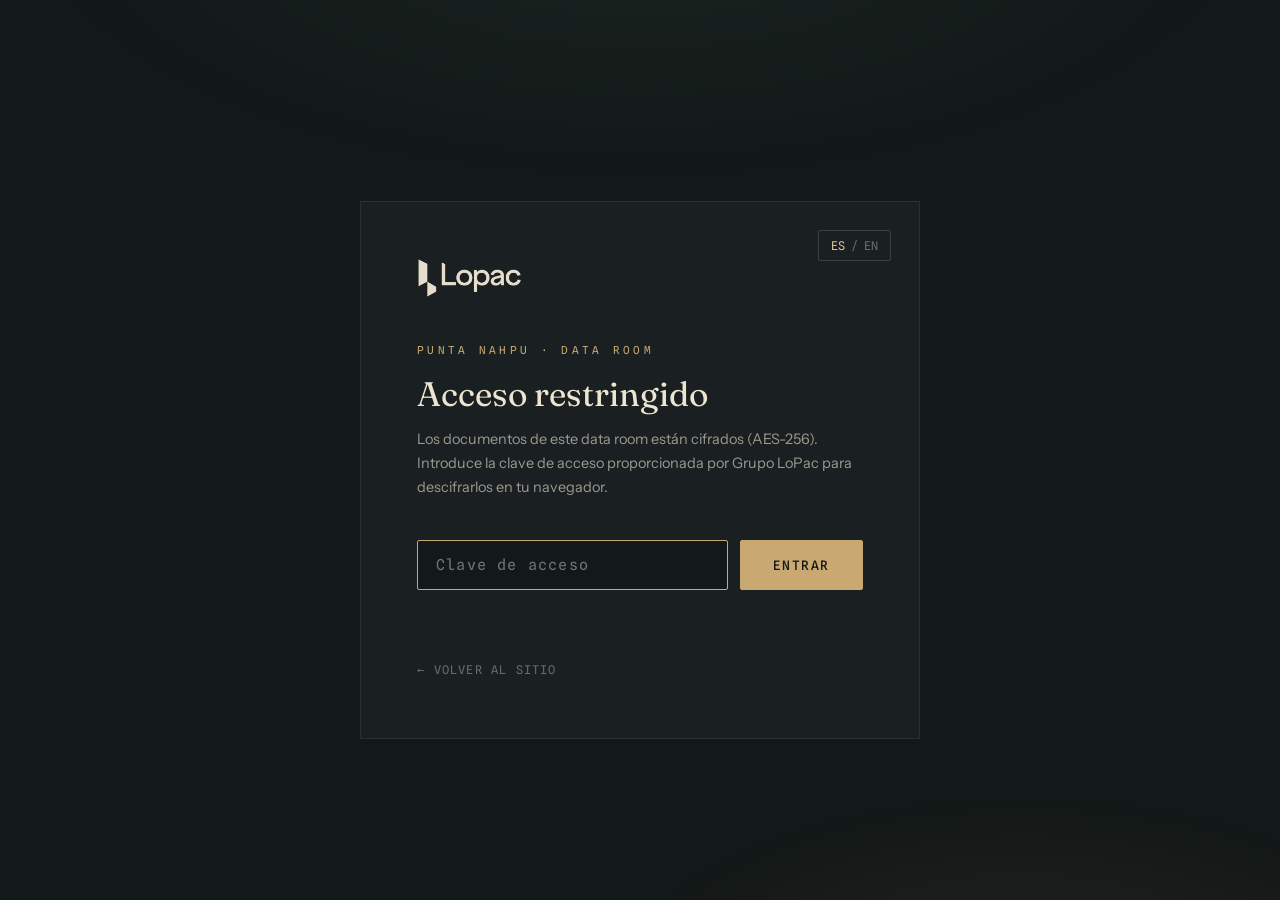
==== dataroom.html @ 8451c017 "Spanish default, Lopac brand refit, encrypted data room - Spanish is now the default language (EN vi" ====
<!DOCTYPE html>
<html lang="es">
<head>
<meta charset="UTF-8">
<meta name="viewport" content="width=device-width, initial-scale=1.0">
<title>Data Room — Punta Nahpu</title>
<meta name="robots" content="noindex, nofollow">
<link rel="icon" type="image/png" href="assets/logo.png">
<link rel="preconnect" href="https://fonts.googleapis.com">
<link rel="preconnect" href="https://fonts.gstatic.com" crossorigin>
<link href="https://fonts.googleapis.com/css2?family=Fraunces:opsz,wght@9..144,300;9..144,400;9..144,500&family=Instrument+Sans:wght@400;500;600&family=Spline+Sans+Mono:wght@400;500;600&display=swap" rel="stylesheet">
<link rel="stylesheet" href="css/styles.css">
<style>
  .dr-wrap {
    min-height: 100vh;
    display: flex;
    flex-direction: column;
    align-items: center;
    justify-content: center;
    padding: 120px 24px 80px;
    position: relative;
  }
  .dr-bg {
    position: fixed; inset: 0;
    background:
      radial-gradient(ellipse 80% 50% at 50% -10%, rgba(77, 150, 112, 0.10), transparent 60%),
      radial-gradient(ellipse 60% 40% at 80% 110%, rgba(200, 169, 110, 0.07), transparent 55%);
    pointer-events: none;
  }
  .dr-card {
    position: relative;
    width: 100%;
    max-width: 560px;
    background: var(--ink-3);
    border: 1px solid var(--line);
    padding: 56px;
  }
  .dr-logo { height: 40px; margin-bottom: 36px; }
  .dr-eyebrow {
    font-family: var(--font-mono);
    font-size: 11px;
    letter-spacing: 0.3em;
    text-transform: uppercase;
    color: var(--gold);
    margin-bottom: 16px;
  }
  .dr-title {
    font-family: var(--font-display);
    font-size: 34px;
    font-weight: 400;
    margin-bottom: 14px;
    line-height: 1.15;
  }
  .dr-sub { font-size: 14.5px; color: var(--cream-dim); line-height: 1.65; margin-bottom: 40px; }
  .dr-field { display: flex; gap: 12px; margin-bottom: 16px; }
  .dr-input {
    flex: 1;
    background: var(--ink);
    border: 1px solid var(--line-strong);
    border-radius: var(--radius);
    padding: 15px 18px;
    color: var(--cream);
    font-family: var(--font-mono);
    font-size: 15px;
    letter-spacing: 0.08em;
    outline: none;
    transition: border-color 0.25s;
  }
  .dr-input:focus { border-color: var(--gold); }
  .dr-error {
    font-family: var(--font-mono);
    font-size: 12.5px;
    color: var(--red-soft);
    margin-top: 14px;
    min-height: 18px;
  }
  .dr-status {
    font-family: var(--font-mono);
    font-size: 12.5px;
    color: var(--cream-faint);
    margin-top: 14px;
    min-height: 18px;
  }
  .dr-files { display: none; flex-direction: column; border: 1px solid var(--line); margin-top: 8px; }
  .dr-file {
    display: flex;
    justify-content: space-between;
    align-items: center;
    gap: 20px;
    padding: 20px 24px;
    border-bottom: 1px solid var(--line);
    transition: background 0.25s;
  }
  .dr-file:last-child { border-bottom: none; }
  .dr-file:hover { background: rgba(237, 228, 210, 0.03); }
  .dr-file-name { font-size: 14px; color: var(--cream-dim); line-height: 1.4; }
  .dr-file-size { font-family: var(--font-mono); font-size: 11px; color: var(--cream-faint); margin-top: 3px; }
  .dr-dl {
    flex-shrink: 0;
    font-family: var(--font-mono);
    font-size: 11px;
    letter-spacing: 0.1em;
    text-transform: uppercase;
    color: var(--gold-bright);
    background: none;
    border: 1px solid var(--gold-dim);
    border-radius: var(--radius);
    padding: 10px 18px;
    cursor: pointer;
    transition: all 0.25s;
  }
  .dr-dl:hover { background: var(--gold); color: var(--ink); border-color: var(--gold); }
  .dr-dl:disabled { opacity: 0.4; cursor: wait; }
  .dr-back {
    display: inline-block;
    margin-top: 36px;
    font-family: var(--font-mono);
    font-size: 12px;
    letter-spacing: 0.1em;
    text-transform: uppercase;
    color: var(--cream-faint);
    text-decoration: none;
    transition: color 0.25s;
  }
  .dr-back:hover { color: var(--gold-bright); }
  .dr-lang {
    position: absolute;
    top: 28px; right: 28px;
  }
</style>
</head>
<body>
<div class="dr-bg"></div>
<div class="dr-wrap">
  <div class="dr-card">
    <button class="lang-toggle dr-lang" id="langToggle" aria-label="Cambiar idioma">
      <span class="lang-opt" data-lang="es">ES</span>
      <span class="lang-sep">/</span>
      <span class="lang-opt" data-lang="en">EN</span>
    </button>
    <img src="assets/logo-mark.png" alt="Lopac" class="dr-logo">
    <p class="dr-eyebrow">Punta Nahpu · Data Room</p>

    <!-- Gate -->
    <div id="gate">
      <h1 class="dr-title" data-dr="gate_title">Acceso restringido</h1>
      <p class="dr-sub" data-dr="gate_sub">Los documentos de este data room están cifrados (AES-256). Introduce la clave de acceso proporcionada por Grupo LoPac para descifrarlos en tu navegador.</p>
      <div class="dr-field">
        <input type="password" class="dr-input" id="pwInput" placeholder="Clave de acceso" autocomplete="off" autofocus>
        <button class="btn btn-gold" id="pwSubmit" data-dr="gate_btn">Entrar</button>
      </div>
      <p class="dr-error" id="pwError"></p>
    </div>

    <!-- Files (shown after unlock) -->
    <div id="room" style="display:none">
      <h1 class="dr-title" data-dr="room_title">Documentación del proyecto</h1>
      <p class="dr-sub" data-dr="room_sub">Los archivos se descifran localmente en tu navegador al descargarlos. Material confidencial — no redistribuir.</p>
      <div class="dr-files" id="fileList"></div>
      <p class="dr-status" id="dlStatus"></p>
    </div>

    <a href="index.html" class="dr-back" data-dr="back">← Volver al sitio</a>
  </div>
</div>

<script>
/* ============ i18n (minimal, Spanish default) ============ */
const DR_I18N = {
  es: {
    gate_title: "Acceso restringido",
    gate_sub: "Los documentos de este data room están cifrados (AES-256). Introduce la clave de acceso proporcionada por Grupo LoPac para descifrarlos en tu navegador.",
    gate_btn: "Entrar",
    room_title: "Documentación del proyecto",
    room_sub: "Los archivos se descifran localmente en tu navegador al descargarlos. Material confidencial — no redistribuir.",
    back: "← Volver al sitio",
    wrong: "Clave incorrecta. Verifica e intenta de nuevo.",
    deriving: "Verificando clave…",
    download: "Descargar",
    downloading: "Descifrando…",
    title_attr: "Data Room — Punta Nahpu",
    error_fetch: "Error al cargar los archivos. Recarga la página."
  },
  en: {
    gate_title: "Restricted access",
    gate_sub: "The documents in this data room are encrypted (AES-256). Enter the access key provided by Grupo LoPac to decrypt them in your browser.",
    gate_btn: "Enter",
    room_title: "Project documentation",
    room_sub: "Files are decrypted locally in your browser when downloaded. Confidential material — do not redistribute.",
    back: "← Back to site",
    wrong: "Incorrect key. Please check and try again.",
    deriving: "Verifying key…",
    download: "Download",
    downloading: "Decrypting…",
    title_attr: "Data Room — Punta Nahpu",
    error_fetch: "Error loading files. Please reload the page."
  }
};
let drLang = localStorage.getItem("nahpu_lang") || "es";
const dt = k => (DR_I18N[drLang] && DR_I18N[drLang][k]) || DR_I18N.es[k];

function applyDrLang() {
  document.documentElement.lang = drLang;
  document.querySelectorAll("[data-dr]").forEach(el => { el.textContent = dt(el.getAttribute("data-dr")); });
  document.querySelectorAll(".lang-opt").forEach(o => o.classList.toggle("active", o.dataset.lang === drLang));
  document.getElementById("pwInput").placeholder = drLang === "es" ? "Clave de acceso" : "Access key";
}

document.getElementById("langToggle").addEventListener("click", () => {
  drLang = drLang === "es" ? "en" : "es";
  localStorage.setItem("nahpu_lang", drLang);
  applyDrLang();
  if (unlocked) renderFiles();
});

/* ============ Crypto ============ */
const PBKDF2_ITERATIONS = 600000;
let cryptoKey = null;
let manifest = null;
let unlocked = false;

async function deriveKey(password, salt) {
  const enc = new TextEncoder();
  const keyMaterial = await crypto.subtle.importKey("raw", enc.encode(password), "PBKDF2", false, ["deriveKey"]);
  return crypto.subtle.deriveKey(
    { name: "PBKDF2", salt, iterations: PBKDF2_ITERATIONS, hash: "SHA-256" },
    keyMaterial,
    { name: "AES-GCM", length: 256 },
    false,
    ["decrypt"]
  );
}

async function decryptBlob(key, data) {
  const iv = data.slice(0, 12);
  const ciphertext = data.slice(12);
  return crypto.subtle.decrypt({ name: "AES-GCM", iv: new Uint8Array(iv) }, key, ciphertext);
}

async function tryUnlock() {
  const pw = document.getElementById("pwInput").value;
  const errEl = document.getElementById("pwError");
  const btn = document.getElementById("pwSubmit");
  if (!pw) return;
  errEl.textContent = dt("deriving");
  errEl.style.color = "var(--cream-faint)";
  btn.disabled = true;

  try {
    const [saltBuf, manifestBuf] = await Promise.all([
      fetch("dataroom/salt.bin").then(r => r.arrayBuffer()),
      fetch("dataroom/manifest.enc").then(r => r.arrayBuffer())
    ]);
    const key = await deriveKey(pw, new Uint8Array(saltBuf));
    // Decrypting the manifest IS the password check — AES-GCM auth fails on wrong key
    const manifestData = await decryptBlob(key, manifestBuf);
    manifest = JSON.parse(new TextDecoder().decode(manifestData));
    cryptoKey = key;
    unlocked = true;
    sessionStorage.setItem("nahpu_dr", pw);  // re-unlock within the session
    showRoom();
  } catch (e) {
    errEl.textContent = dt("wrong");
    errEl.style.color = "var(--red-soft)";
  } finally {
    btn.disabled = false;
  }
}

function showRoom() {
  document.getElementById("gate").style.display = "none";
  document.getElementById("room").style.display = "block";
  renderFiles();
}

function renderFiles() {
  const list = document.getElementById("fileList");
  list.style.display = "flex";
  list.innerHTML = "";
  manifest.forEach((f, i) => {
    const row = document.createElement("div");
    row.className = "dr-file";
    const nameKey = drLang === "es" ? "name_es" : "name_en";
    row.innerHTML = `
      <div>
        <div class="dr-file-name">${f[nameKey]}</div>
        <div class="dr-file-size">${(f.size / 1024).toFixed(0)} KB</div>
      </div>
      <button class="dr-dl" data-idx="${i}">${dt("download")}</button>
    `;
    list.appendChild(row);
  });
  list.querySelectorAll(".dr-dl").forEach(btn => {
    btn.addEventListener("click", () => downloadFile(Number(btn.dataset.idx), btn));
  });
}

async function downloadFile(idx, btn) {
  const f = manifest[idx];
  const orig = btn.textContent;
  btn.textContent = dt("downloading");
  btn.disabled = true;
  try {
    const encData = await fetch("dataroom/" + f.blob).then(r => r.arrayBuffer());
    const plain = await decryptBlob(cryptoKey, encData);
    const blob = new Blob([plain]);
    const url = URL.createObjectURL(blob);
    const a = document.createElement("a");
    a.href = url;
    a.download = f.filename;
    a.click();
    setTimeout(() => URL.revokeObjectURL(url), 5000);
  } catch (e) {
    document.getElementById("dlStatus").textContent = dt("error_fetch");
  } finally {
    btn.textContent = orig;
    btn.disabled = false;
  }
}

document.getElementById("pwSubmit").addEventListener("click", tryUnlock);
document.getElementById("pwInput").addEventListener("keydown", e => { if (e.key === "Enter") tryUnlock(); });

applyDrLang();

// Auto-unlock if already authenticated this session
(async () => {
  const saved = sessionStorage.getItem("nahpu_dr");
  if (saved) {
    document.getElementById("pwInput").value = saved;
    await tryUnlock();
    document.getElementById("pwInput").value = "";
  }
})();
</script>
</body>
</html>
---- css/styles.css ----
/* ============================================================
   PUNTA NAHPU — Investor Pitch
   Luxury editorial dark system: jungle charcoal / cream / champagne
   ============================================================ */

:root {
  /* Palette derived from the Lopac logo: bg #1a2021, wordmark #ede4d2 */
  --ink: #131818;            /* page background — Lopac teal-charcoal, deepened */
  --ink-2: #171d1d;          /* raised surface */
  --ink-3: #1a2021;          /* card surface — EXACT logo background */
  --line: rgba(237, 228, 210, 0.08);
  --line-strong: rgba(237, 228, 210, 0.16);
  --cream: #ede4d2;          /* primary text — EXACT logo wordmark cream */
  --cream-dim: rgba(237, 228, 210, 0.62);
  --cream-faint: rgba(237, 228, 210, 0.38);
  --gold: #c9a872;           /* champagne gold accent (warmed to logo cream) */
  --gold-bright: #ddc193;
  --gold-dim: rgba(201, 168, 114, 0.35);
  --emerald: #4d9670;        /* caribbean emerald */
  --emerald-bright: #6fc294;
  --red-soft: #c97a6e;       /* risk / negative */

  --font-display: "Fraunces", Georgia, serif;
  --font-body: "Instrument Sans", -apple-system, sans-serif;
  --font-mono: "Spline Sans Mono", "SF Mono", monospace;

  --container: 1200px;
  --radius: 2px;
}

* { margin: 0; padding: 0; box-sizing: border-box; }

html { scroll-behavior: smooth; scroll-padding-top: 90px; }

body {
  background: var(--ink);
  color: var(--cream);
  font-family: var(--font-body);
  font-size: 16px;
  line-height: 1.6;
  -webkit-font-smoothing: antialiased;
  overflow-x: hidden;
}

.mono { font-family: var(--font-mono); }

.container {
  max-width: var(--container);
  margin: 0 auto;
  padding: 0 32px;
}

::selection { background: var(--gold); color: var(--ink); }

/* ============ BUTTONS ============ */
.btn {
  display: inline-block;
  padding: 14px 32px;
  font-family: var(--font-mono);
  font-size: 13px;
  font-weight: 500;
  letter-spacing: 0.12em;
  text-transform: uppercase;
  text-decoration: none;
  border: 1px solid transparent;
  border-radius: var(--radius);
  cursor: pointer;
  transition: all 0.3s cubic-bezier(0.25, 0.46, 0.45, 0.94);
}
.btn-gold {
  background: var(--gold);
  color: #131818;
  border-color: var(--gold);
}
.btn-gold:hover {
  background: var(--gold-bright);
  border-color: var(--gold-bright);
  transform: translateY(-2px);
  box-shadow: 0 12px 40px -8px rgba(200, 169, 110, 0.4);
}
.btn-ghost {
  background: transparent;
  color: var(--cream);
  border-color: var(--line-strong);
}
.btn-ghost:hover {
  border-color: var(--gold);
  color: var(--gold-bright);
}
.btn-sm { padding: 10px 22px; font-size: 12px; }
.btn-lg { padding: 18px 44px; font-size: 14px; }
.btn-block { display: block; width: 100%; text-align: center; }

/* ============ NAV ============ */
.nav {
  position: fixed;
  top: 0; left: 0; right: 0;
  z-index: 100;
  background: rgba(19, 24, 24, 0);
  border-bottom: 1px solid transparent;
  transition: background 0.4s ease, border-color 0.4s ease;
}
.nav.scrolled {
  background: rgba(19, 24, 24, 0.92);
  backdrop-filter: blur(16px);
  -webkit-backdrop-filter: blur(16px);
  border-bottom-color: var(--line);
}
.nav-inner {
  max-width: 1360px;
  margin: 0 auto;
  padding: 0 32px;
  height: 76px;
  display: flex;
  align-items: center;
  justify-content: space-between;
  gap: 24px;
}
.nav-brand { text-decoration: none; display: flex; align-items: center; gap: 16px; }
.nav-logo {
  height: 30px;
  width: auto;
  }
.nav-brand-text {
  display: flex;
  flex-direction: column;
  line-height: 1.2;
  padding-left: 16px;
  border-left: 1px solid var(--line-strong);
}
.brand-mark {
  font-family: var(--font-display);
  font-weight: 500;
  font-size: 19px;
  letter-spacing: 0.14em;
  color: var(--cream);
}
.brand-sub {
  font-family: var(--font-mono);
  font-size: 9px;
  letter-spacing: 0.22em;
  text-transform: uppercase;
  color: var(--gold);
}
.nav-links { display: flex; gap: 28px; }
.nav-links a {
  color: var(--cream-dim);
  text-decoration: none;
  font-size: 13.5px;
  font-weight: 500;
  letter-spacing: 0.02em;
  transition: color 0.25s;
}
.nav-links a:hover { color: var(--gold-bright); }
.nav-actions { display: flex; align-items: center; gap: 20px; }
.lang-toggle {
  background: none;
  border: 1px solid var(--line-strong);
  border-radius: var(--radius);
  padding: 7px 12px;
  cursor: pointer;
  font-family: var(--font-mono);
  font-size: 12px;
  display: flex;
  gap: 6px;
  align-items: center;
}
.lang-opt { color: var(--cream-faint); transition: color 0.25s; }
.lang-opt.active { color: var(--gold-bright); }
.lang-sep { color: var(--cream-faint); }
.nav-burger { display: none; }

/* ============ HERO ============ */
.hero {
  position: relative;
  min-height: 100vh;
  display: flex;
  flex-direction: column;
  justify-content: center;
  align-items: center;
  text-align: center;
  padding: 140px 32px 80px;
  overflow: hidden;
}
.hero-bg { position: absolute; inset: 0; z-index: 0; }
.hero-gradient {
  position: absolute; inset: 0;
  background:
    radial-gradient(ellipse 90% 60% at 50% -10%, rgba(77, 150, 112, 0.14), transparent 60%),
    radial-gradient(ellipse 70% 50% at 80% 110%, rgba(200, 169, 110, 0.08), transparent 55%),
    linear-gradient(180deg, #101515 0%, var(--ink) 60%);
}
.hero-grain {
  position: absolute; inset: 0;
  opacity: 0.5;
  background-image: url("data:image/svg+xml,%3Csvg viewBox='0 0 256 256' xmlns='http://www.w3.org/2000/svg'%3E%3Cfilter id='n'%3E%3CfeTurbulence type='fractalNoise' baseFrequency='0.85' numOctaves='3' stitchTiles='stitch'/%3E%3C/filter%3E%3Crect width='100%25' height='100%25' filter='url(%23n)' opacity='0.06'/%3E%3C/svg%3E");
}
.hero-topo { position: absolute; inset: 0; width: 100%; height: 100%; }
.hero-content { position: relative; z-index: 1; max-width: 980px; }
.hero-eyebrow {
  font-family: var(--font-mono);
  font-size: 12px;
  letter-spacing: 0.32em;
  text-transform: uppercase;
  color: var(--gold);
  margin-bottom: 32px;
}
.hero-title {
  font-family: var(--font-display);
  font-optical-sizing: auto;
  font-size: clamp(42px, 6.4vw, 84px);
  font-weight: 400;
  line-height: 1.08;
  letter-spacing: -0.015em;
  margin-bottom: 32px;
}
.hero-title em {
  font-style: italic;
  font-weight: 300;
  color: var(--gold-bright);
}
.hero-sub {
  font-size: clamp(16px, 1.6vw, 19px);
  line-height: 1.65;
  color: var(--cream-dim);
  max-width: 680px;
  margin: 0 auto 44px;
}
.hero-ctas { display: flex; gap: 16px; justify-content: center; flex-wrap: wrap; }

/* KPI strip */
.kpi-strip {
  position: relative;
  z-index: 1;
  display: grid;
  grid-template-columns: repeat(5, 1fr);
  gap: 1px;
  background: var(--line);
  border: 1px solid var(--line);
  margin-top: 84px;
  max-width: 1100px;
  width: 100%;
}
.kpi {
  background: rgba(23, 29, 29, 0.85);
  backdrop-filter: blur(8px);
  padding: 28px 20px 24px;
  display: flex;
  flex-direction: column;
  gap: 8px;
  transition: background 0.3s;
}
.kpi:hover { background: rgba(26, 32, 33, 0.95); }
.kpi-value {
  font-size: clamp(20px, 2.2vw, 28px);
  font-weight: 600;
  color: var(--gold-bright);
  letter-spacing: -0.02em;
}
.kpi-dash { color: var(--cream-faint); font-weight: 400; }
.kpi-unit { font-size: 0.62em; color: var(--cream-dim); margin-left: 2px; }
.kpi-label {
  font-size: 12px;
  line-height: 1.4;
  color: var(--cream-dim);
  letter-spacing: 0.03em;
}
.kpi-disclaimer {
  position: relative;
  z-index: 1;
  margin-top: 20px;
  font-family: var(--font-mono);
  font-size: 11px;
  letter-spacing: 0.06em;
  color: var(--cream-faint);
}

/* Reveal animations */
.reveal {
  opacity: 0;
  transform: translateY(24px);
  animation: revealUp 1s cubic-bezier(0.16, 1, 0.3, 1) forwards;
}
.reveal.d1 { animation-delay: 0.15s; }
.reveal.d2 { animation-delay: 0.3s; }
.reveal.d3 { animation-delay: 0.45s; }
.reveal.d4 { animation-delay: 0.65s; }
.reveal.d5 { animation-delay: 0.8s; }
@keyframes revealUp {
  to { opacity: 1; transform: translateY(0); }
}

/* Scroll-triggered */
.scroll-reveal {
  opacity: 0;
  transform: translateY(36px);
  transition: opacity 0.9s cubic-bezier(0.16, 1, 0.3, 1), transform 0.9s cubic-bezier(0.16, 1, 0.3, 1);
}
.scroll-reveal.visible { opacity: 1; transform: translateY(0); }

/* ============ POSITION BAR ============ */
.position-bar {
  border-top: 1px solid var(--line);
  border-bottom: 1px solid var(--line);
  padding: 22px 0;
  background: var(--ink-2);
}
.position-statement {
  text-align: center;
  font-family: var(--font-mono);
  font-size: 13px;
  letter-spacing: 0.1em;
  text-transform: uppercase;
  color: var(--cream-dim);
}
.position-statement span { color: var(--cream); }

/* ============ SECTIONS ============ */
.section { padding: 130px 0; position: relative; }
.section-alt { background: var(--ink-2); border-top: 1px solid var(--line); border-bottom: 1px solid var(--line); }

.section-head {
  display: grid;
  grid-template-columns: 80px 1fr;
  gap: 32px;
  margin-bottom: 80px;
  max-width: 920px;
}
.section-num {
  font-size: 14px;
  color: var(--gold);
  padding-top: 14px;
  border-top: 1px solid var(--gold-dim);
}
.section-title {
  font-family: var(--font-display);
  font-size: clamp(32px, 4vw, 52px);
  font-weight: 400;
  line-height: 1.12;
  letter-spacing: -0.01em;
  margin-bottom: 24px;
}
.section-title-xl { font-size: clamp(36px, 4.6vw, 60px); }
.section-lede {
  font-size: 17.5px;
  line-height: 1.7;
  color: var(--cream-dim);
  max-width: 720px;
}
.block-title {
  font-family: var(--font-display);
  font-size: 26px;
  font-weight: 500;
  margin-bottom: 32px;
  letter-spacing: -0.005em;
}
.block-title.centered { text-align: center; }

/* ============ PROXIMITY GRID ============ */
.prox-grid {
  display: grid;
  grid-template-columns: repeat(5, 1fr);
  gap: 1px;
  background: var(--line);
  border: 1px solid var(--line);
  margin-bottom: 110px;
}
.prox-card {
  background: var(--ink);
  padding: 32px 24px;
  display: flex;
  flex-direction: column;
  gap: 10px;
  transition: background 0.35s;
  position: relative;
  overflow: hidden;
}
.prox-card::after {
  content: "";
  position: absolute;
  bottom: 0; left: 0;
  width: 100%; height: 2px;
  background: var(--gold);
  transform: scaleX(0);
  transform-origin: left;
  transition: transform 0.45s cubic-bezier(0.16, 1, 0.3, 1);
}
.prox-card:hover { background: var(--ink-3); }
.prox-card:hover::after { transform: scaleX(1); }
.prox-time {
  font-size: 40px;
  font-weight: 600;
  color: var(--cream);
  line-height: 1;
}
.prox-time small { font-size: 15px; color: var(--gold); margin-left: 4px; }
.prox-dest { font-size: 14px; color: var(--cream-dim); line-height: 1.45; flex: 1; }
.prox-km { font-size: 12px; color: var(--cream-faint); }

/* ============ MOMENTUM ============ */
.momentum {
  display: grid;
  grid-template-columns: 1fr 1.1fr;
  gap: 80px;
  margin-bottom: 110px;
  align-items: start;
}
.stat-rows { display: flex; flex-direction: column; }
.stat-row {
  display: flex;
  gap: 28px;
  align-items: baseline;
  padding: 24px 0;
  border-bottom: 1px solid var(--line);
}
.stat-row:first-child { border-top: 1px solid var(--line); }
.stat-big {
  font-size: 46px;
  font-weight: 600;
  color: var(--gold-bright);
  line-height: 1;
  min-width: 150px;
}
.stat-big small { font-size: 22px; color: var(--gold); }
.stat-name { display: block; font-size: 15.5px; font-weight: 500; }
.stat-src { display: block; font-size: 13px; color: var(--cream-faint); margin-top: 3px; }

/* ============ CHARTS ============ */
.chart-title {
  font-family: var(--font-mono);
  font-size: 12px;
  font-weight: 500;
  letter-spacing: 0.14em;
  text-transform: uppercase;
  color: var(--gold);
  margin-bottom: 8px;
}
.chart-sub { font-size: 13.5px; color: var(--cream-faint); margin-bottom: 24px; line-height: 1.5; }
.chart-wrap { position: relative; height: 320px; }
.chart-wrap.chart-tall { height: 420px; }
.momentum-chart, .comps-chart {
  background: var(--ink-3);
  border: 1px solid var(--line);
  padding: 36px;
}

/* ============ COMPARABLES ============ */
.comps {
  display: grid;
  grid-template-columns: 1fr 1.3fr;
  gap: 80px;
  margin-bottom: 110px;
  align-items: center;
}
.comps-text p { color: var(--cream-dim); font-size: 16px; line-height: 1.7; margin-bottom: 32px; }
.comps-callout {
  border-left: 2px solid var(--gold);
  padding: 18px 0 18px 28px;
  display: flex;
  flex-direction: column;
  gap: 6px;
}
.comps-callout-num { font-size: 38px; font-weight: 600; color: var(--gold-bright); line-height: 1; }
.comps-callout span:last-child { font-size: 14px; color: var(--cream-dim); }

/* ============ VIGNETTES ============ */
.vignettes { margin-top: 30px; }
.vignette-grid {
  display: grid;
  grid-template-columns: repeat(5, 1fr);
  gap: 1px;
  background: var(--line);
  border: 1px solid var(--line);
}
.vignette {
  background: var(--ink);
  padding: 36px 26px;
  transition: background 0.35s;
}
.vignette:hover { background: var(--ink-3); }
.vignette-num {
  display: block;
  font-size: 13px;
  color: var(--gold);
  margin-bottom: 22px;
}
.vignette h4 {
  font-family: var(--font-display);
  font-size: 19px;
  font-weight: 500;
  margin-bottom: 14px;
  line-height: 1.3;
}
.vignette p { font-size: 13.5px; line-height: 1.6; color: var(--cream-dim); }

/* ============ PININFARINA REVEAL ============ */
.section-reveal {
  background: #101414;
  border-top: 1px solid var(--line);
  border-bottom: 1px solid var(--line);
  overflow: hidden;
}
.reveal-bg {
  position: absolute; inset: 0;
  background:
    radial-gradient(ellipse 60% 80% at 85% 20%, rgba(200, 169, 110, 0.10), transparent 55%),
    radial-gradient(ellipse 50% 60% at 10% 90%, rgba(77, 150, 112, 0.07), transparent 60%);
  pointer-events: none;
}
.reveal-eyebrow {
  font-family: var(--font-mono);
  font-size: 12px;
  letter-spacing: 0.32em;
  text-transform: uppercase;
  color: var(--gold);
  margin-bottom: 20px;
}
.section-num-light { color: var(--gold-bright); }

.pf-economics {
  display: grid;
  grid-template-columns: 1fr 60px 1fr;
  gap: 32px;
  align-items: center;
  margin-bottom: 80px;
}
.pf-col {
  background: var(--ink-3);
  border: 1px solid var(--line);
  padding: 44px;
}
.pf-col-gain { border-color: var(--gold-dim); box-shadow: 0 0 80px -30px rgba(200, 169, 110, 0.25); }
.pf-col-title {
  font-family: var(--font-mono);
  font-size: 12px;
  letter-spacing: 0.18em;
  text-transform: uppercase;
  color: var(--cream-faint);
  margin-bottom: 28px;
}
.pf-col-gain .pf-col-title { color: var(--gold); }
.pf-list { list-style: none; display: flex; flex-direction: column; }
.pf-list li {
  display: flex;
  gap: 16px;
  align-items: baseline;
  padding: 14px 0;
  border-bottom: 1px solid var(--line);
  font-size: 14.5px;
  color: var(--cream-dim);
  line-height: 1.5;
}
.pf-list li .mono { color: var(--cream); font-weight: 600; font-size: 16px; min-width: 76px; }
.pf-col-gain .pf-list li .mono { color: var(--gold-bright); }
.pf-total {
  margin-top: 26px;
  font-size: 14px;
  color: var(--cream-dim);
  display: flex;
  justify-content: space-between;
  align-items: baseline;
}
.pf-total .mono { font-size: 22px; font-weight: 600; color: var(--cream); }
.pf-col-gain .pf-total .mono { color: var(--gold-bright); }
.pf-arrow {
  font-size: 32px;
  color: var(--gold);
  text-align: center;
  font-family: var(--font-display);
}

/* Break-even bar */
.pf-breakeven { max-width: 860px; margin: 0 auto; }
.pf-breakeven-bar { padding: 50px 0 70px; }
.pf-be-track {
  position: relative;
  height: 6px;
  background: var(--ink-3);
  border: 1px solid var(--line);
}
.pf-be-fill {
  position: absolute;
  top: 0; left: 0; bottom: 0;
  background: linear-gradient(90deg, var(--emerald), var(--gold));
}
.pf-be-marker {
  position: absolute;
  top: -44px;
  transform: translateX(-50%);
  display: flex;
  flex-direction: column;
  align-items: center;
  gap: 2px;
}
.pf-be-marker::after {
  content: "";
  position: absolute;
  top: 40px;
  width: 1px;
  height: 26px;
  background: var(--cream-faint);
}
.pf-be-marker .mono { font-size: 17px; font-weight: 600; color: var(--cream); }
.pf-be-marker span:last-child { font-size: 11px; color: var(--cream-faint); white-space: nowrap; }
.pf-be-marker-plan .mono { color: var(--gold-bright); }
.pf-breakeven-note {
  font-size: 15px;
  line-height: 1.7;
  color: var(--cream-dim);
  text-align: center;
}

/* ============ BLUEPRINT ============ */
.bp-layout {
  display: grid;
  grid-template-columns: 1.2fr 1fr;
  gap: 80px;
  margin-bottom: 110px;
}
.land-bars { display: flex; flex-direction: column; gap: 20px; margin-bottom: 48px; }
.land-bar { position: relative; }
.land-bar-fill {
  height: 44px;
  min-width: 120px;
  transition: width 1.2s cubic-bezier(0.16, 1, 0.3, 1);
  opacity: 0.85;
}
.land-bar-label {
  display: flex;
  justify-content: space-between;
  margin-top: 8px;
  font-size: 13.5px;
  color: var(--cream-dim);
}
.land-bar-label .mono { color: var(--cream); font-weight: 600; }
.bp-specs {
  display: grid;
  grid-template-columns: repeat(3, 1fr);
  gap: 1px;
  background: var(--line);
  border: 1px solid var(--line);
}
.bp-spec {
  background: var(--ink);
  padding: 24px;
  display: flex;
  flex-direction: column;
  gap: 4px;
}
.bp-spec .mono { font-size: 28px; font-weight: 600; color: var(--gold-bright); }
.bp-spec .mono small { font-size: 14px; color: var(--gold); }
.bp-spec span:last-child { font-size: 12.5px; color: var(--cream-dim); }

.amenity-list { list-style: none; }
.amenity-list li {
  padding: 13px 0 13px 32px;
  border-bottom: 1px solid var(--line);
  font-size: 14.5px;
  color: var(--cream-dim);
  position: relative;
}
.amenity-list li::before {
  content: "—";
  position: absolute;
  left: 0;
  color: var(--gold);
}
.bp-density {
  margin-top: 36px;
  padding: 26px 30px;
  background: var(--ink-3);
  border-left: 2px solid var(--emerald);
}
.bp-density p { font-size: 14.5px; line-height: 1.65; color: var(--cream-dim); }

/* Timeline */
.timeline-track {
  display: grid;
  grid-template-columns: repeat(6, 1fr);
  gap: 1px;
  background: var(--line);
  border: 1px solid var(--line);
}
.timeline-item {
  background: var(--ink);
  padding: 28px 22px;
  display: flex;
  flex-direction: column;
  gap: 12px;
  position: relative;
  transition: background 0.3s;
}
.timeline-item:hover { background: var(--ink-3); }
.timeline-item::before {
  content: "";
  position: absolute;
  top: 0; left: 0;
  width: 100%; height: 2px;
  background: linear-gradient(90deg, var(--gold), transparent);
  opacity: 0.5;
}
.timeline-month { font-size: 13px; color: var(--gold-bright); font-weight: 600; }
.timeline-event { font-size: 13.5px; line-height: 1.5; color: var(--cream-dim); }

/* ============ FINANCIAL DASHBOARD ============ */
.scenario-toggle-wrap {
  display: flex;
  align-items: center;
  gap: 20px;
  margin-bottom: 48px;
  font-size: 14px;
  color: var(--cream-dim);
}
.scenario-toggle {
  display: flex;
  border: 1px solid var(--line-strong);
  border-radius: var(--radius);
  overflow: hidden;
}
.scn-btn {
  padding: 12px 28px;
  background: transparent;
  border: none;
  color: var(--cream-dim);
  font-family: var(--font-mono);
  font-size: 12.5px;
  letter-spacing: 0.08em;
  text-transform: uppercase;
  cursor: pointer;
  transition: all 0.3s;
}
.scn-btn.active { background: var(--gold); color: var(--ink); font-weight: 600; }
.scn-btn:not(.active):hover { color: var(--gold-bright); }

.fin-headline {
  display: grid;
  grid-template-columns: repeat(4, 1fr);
  gap: 1px;
  background: var(--line);
  border: 1px solid var(--line);
  margin-bottom: 64px;
}
.fin-stat {
  background: var(--ink);
  padding: 36px 30px;
  display: flex;
  flex-direction: column;
  gap: 8px;
}
.fin-stat-label {
  font-size: 12.5px;
  letter-spacing: 0.06em;
  text-transform: uppercase;
  color: var(--cream-faint);
  font-family: var(--font-mono);
}
.fin-stat-value {
  font-size: clamp(26px, 2.6vw, 36px);
  font-weight: 600;
  color: var(--cream);
  letter-spacing: -0.02em;
  transition: color 0.3s;
}
.fin-stat-value.fin-gold { color: var(--gold-bright); }
.fin-stat-usd { font-size: 13px; color: var(--cream-faint); }

.charts-grid {
  display: grid;
  grid-template-columns: 1fr 1fr;
  gap: 28px;
  margin-bottom: 90px;
}
.chart-card {
  background: var(--ink-3);
  border: 1px solid var(--line);
  padding: 36px;
}
.chart-card-wide { grid-column: span 2; }

/* Tables */
.tranches { margin-bottom: 90px; }
.table-wrap { overflow-x: auto; border: 1px solid var(--line); }
.data-table {
  width: 100%;
  border-collapse: collapse;
  font-size: 14px;
}
.data-table th {
  font-family: var(--font-mono);
  font-size: 11.5px;
  font-weight: 500;
  letter-spacing: 0.12em;
  text-transform: uppercase;
  color: var(--gold);
  text-align: left;
  padding: 18px 24px;
  background: var(--ink-3);
  border-bottom: 1px solid var(--line-strong);
}
.data-table td {
  padding: 18px 24px;
  border-bottom: 1px solid var(--line);
  color: var(--cream-dim);
  vertical-align: top;
  line-height: 1.5;
}
.data-table td:first-child { color: var(--gold-bright); font-family: var(--font-mono); font-weight: 600; }
.data-table td.mono { color: var(--cream); }
.data-table tr:hover td { background: rgba(237, 228, 210, 0.02); }

/* Waterfall */
.waterfall-grid {
  display: grid;
  grid-template-columns: repeat(3, 1fr);
  gap: 28px;
}
.wf-step {
  background: var(--ink-3);
  border: 1px solid var(--line);
  border-top: 2px solid var(--gold);
  padding: 36px 32px;
}
.wf-num {
  display: inline-flex;
  align-items: center;
  justify-content: center;
  width: 36px; height: 36px;
  border: 1px solid var(--gold);
  border-radius: 50%;
  color: var(--gold-bright);
  font-size: 15px;
  font-weight: 600;
  margin-bottom: 22px;
}
.wf-step p { font-size: 14.5px; line-height: 1.65; color: var(--cream-dim); }

/* ============ CALCULATOR ============ */
.calc-layout {
  display: grid;
  grid-template-columns: 380px 1fr;
  gap: 56px;
  align-items: start;
}
.calc-controls {
  background: var(--ink-3);
  border: 1px solid var(--line);
  padding: 40px 36px;
  position: sticky;
  top: 100px;
  display: flex;
  flex-direction: column;
  gap: 36px;
}
.calc-pf-toggle {
  display: flex;
  justify-content: space-between;
  align-items: center;
  padding-bottom: 28px;
  border-bottom: 1px solid var(--line);
  font-size: 15px;
  font-weight: 500;
}
.switch {
  position: relative;
  width: 56px; height: 30px;
  background: var(--ink);
  border: 1px solid var(--line-strong);
  border-radius: 30px;
  cursor: pointer;
  transition: all 0.35s;
}
.switch-knob {
  position: absolute;
  top: 3px; left: 3px;
  width: 22px; height: 22px;
  background: var(--cream-faint);
  border-radius: 50%;
  transition: all 0.35s cubic-bezier(0.16, 1, 0.3, 1);
}
.switch[aria-checked="true"] {
  background: var(--gold);
  border-color: var(--gold);
}
.switch[aria-checked="true"] .switch-knob {
  left: 29px;
  background: var(--ink);
}

.calc-slider-head {
  display: flex;
  justify-content: space-between;
  align-items: baseline;
  margin-bottom: 14px;
}
.calc-slider-head label { font-size: 14px; color: var(--cream-dim); }
.calc-slider-value { font-size: 18px; font-weight: 600; color: var(--gold-bright); }
input[type="range"] {
  width: 100%;
  -webkit-appearance: none;
  appearance: none;
  height: 3px;
  background: var(--line-strong);
  outline: none;
  border-radius: 2px;
}
input[type="range"]::-webkit-slider-thumb {
  -webkit-appearance: none;
  appearance: none;
  width: 20px; height: 20px;
  background: var(--gold);
  border-radius: 50%;
  cursor: grab;
  border: 3px solid var(--ink-3);
  box-shadow: 0 0 0 1px var(--gold);
  transition: transform 0.2s;
}
input[type="range"]::-webkit-slider-thumb:hover { transform: scale(1.15); }
input[type="range"]::-moz-range-thumb {
  width: 14px; height: 14px;
  background: var(--gold);
  border-radius: 50%;
  cursor: grab;
  border: 3px solid var(--ink-3);
  box-shadow: 0 0 0 1px var(--gold);
}
.calc-slider-marks {
  display: flex;
  justify-content: space-between;
  margin-top: 10px;
  font-size: 11px;
  color: var(--cream-faint);
}
.calc-mark-plan { color: var(--gold); }
.calc-warning {
  margin-top: 12px;
  font-size: 12px;
  color: var(--red-soft);
  line-height: 1.5;
}

.calc-output-grid {
  display: grid;
  grid-template-columns: repeat(3, 1fr);
  gap: 1px;
  background: var(--line);
  border: 1px solid var(--line);
  margin-bottom: 40px;
}
.calc-output {
  background: var(--ink);
  padding: 28px 26px;
  display: flex;
  flex-direction: column;
  gap: 8px;
}
.calc-output-label {
  font-family: var(--font-mono);
  font-size: 11px;
  letter-spacing: 0.1em;
  text-transform: uppercase;
  color: var(--cream-faint);
}
.calc-output-value {
  font-size: clamp(22px, 2.2vw, 30px);
  font-weight: 600;
  color: var(--gold-bright);
  letter-spacing: -0.02em;
  transition: color 0.3s;
}
.calc-output-value.negative { color: var(--red-soft); }
.calc-chart {
  background: var(--ink-3);
  border: 1px solid var(--line);
  padding: 36px;
  margin-bottom: 24px;
}
.calc-note {
  font-size: 14.5px;
  line-height: 1.65;
  color: var(--cream-dim);
  padding: 22px 28px;
  background: var(--ink-3);
  border-left: 2px solid var(--gold);
}

/* ============ RISK ============ */
.risk-grid {
  display: grid;
  grid-template-columns: repeat(3, 1fr);
  gap: 28px;
  margin-bottom: 64px;
}
.risk-card {
  background: var(--ink);
  border: 1px solid var(--line);
  padding: 36px 32px;
  transition: border-color 0.3s;
}
.risk-card:hover { border-color: var(--line-strong); }
.risk-card h4 {
  font-family: var(--font-display);
  font-size: 20px;
  font-weight: 500;
  margin-bottom: 18px;
}
.risk-fail {
  font-size: 14px;
  line-height: 1.65;
  color: var(--cream-dim);
  margin-bottom: 20px;
  padding-bottom: 20px;
  border-bottom: 1px solid var(--line);
}
.risk-mit { font-size: 13.5px; line-height: 1.6; color: var(--cream-faint); }
.risk-mit span:first-child {
  color: var(--emerald-bright);
  font-family: var(--font-mono);
  font-size: 11px;
  letter-spacing: 0.1em;
  text-transform: uppercase;
  display: block;
  margin-bottom: 6px;
}

.risk-floor {
  background: var(--ink);
  border: 1px solid var(--gold-dim);
  padding: 56px;
}
.risk-floor-inner {
  display: flex;
  gap: 48px;
  align-items: center;
  max-width: 900px;
  margin: 0 auto;
}
.risk-floor-num {
  font-size: 96px;
  font-weight: 600;
  color: var(--gold-bright);
  line-height: 1;
  flex-shrink: 0;
}
.risk-floor-inner p { font-size: 16px; line-height: 1.7; color: var(--cream-dim); }

/* ============ DOCUMENTATION ============ */
.doc-list {
  display: flex;
  flex-direction: column;
  border: 1px solid var(--line);
}
.doc-item {
  display: grid;
  grid-template-columns: 160px 1fr;
  gap: 32px;
  padding: 26px 36px;
  border-bottom: 1px solid var(--line);
  align-items: baseline;
  transition: background 0.3s;
}
.doc-item:last-child { border-bottom: none; }
.doc-item:hover { background: var(--ink-3); }
.doc-status {
  font-size: 12.5px;
  letter-spacing: 0.06em;
}
.doc-done .doc-status { color: var(--emerald-bright); }
.doc-progress .doc-status { color: var(--gold); }
.doc-name { font-size: 15px; line-height: 1.55; color: var(--cream-dim); }

/* ============ THE ASK ============ */
.section-ask {
  background: #101414;
  border-top: 1px solid var(--line);
  overflow: hidden;
  padding: 160px 0;
}
.ask-bg {
  position: absolute; inset: 0;
  background:
    radial-gradient(ellipse 70% 60% at 50% 110%, rgba(200, 169, 110, 0.12), transparent 60%),
    radial-gradient(ellipse 50% 40% at 20% -10%, rgba(77, 150, 112, 0.08), transparent 55%);
  pointer-events: none;
}
.ask-content {
  position: relative;
  max-width: 860px;
  margin: 0 auto;
  text-align: center;
}
.ask-eyebrow {
  font-family: var(--font-mono);
  font-size: 12px;
  letter-spacing: 0.32em;
  text-transform: uppercase;
  color: var(--gold);
  margin-bottom: 28px;
}
.ask-title {
  font-family: var(--font-display);
  font-size: clamp(32px, 4.4vw, 56px);
  font-weight: 400;
  line-height: 1.15;
  margin-bottom: 32px;
  letter-spacing: -0.01em;
}
.ask-text {
  font-size: 17px;
  line-height: 1.75;
  color: var(--cream-dim);
  margin-bottom: 56px;
}
.ask-terms {
  display: grid;
  grid-template-columns: repeat(3, 1fr);
  gap: 1px;
  background: var(--line);
  border: 1px solid var(--line);
  margin-bottom: 56px;
  text-align: left;
}
.ask-term {
  background: rgba(23, 29, 29, 0.8);
  padding: 32px 28px;
  display: flex;
  flex-direction: column;
  gap: 6px;
}
.ask-term-label {
  font-family: var(--font-mono);
  font-size: 11px;
  letter-spacing: 0.12em;
  text-transform: uppercase;
  color: var(--cream-faint);
}
.ask-term-value { font-size: 21px; font-weight: 600; color: var(--gold-bright); }
.ask-term-note { font-size: 13px; color: var(--cream-dim); }
.ask-ctas {
  display: flex;
  gap: 20px;
  justify-content: center;
  flex-wrap: wrap;
  margin-bottom: 36px;
}
.ask-fine {
  font-size: 13.5px;
  line-height: 1.65;
  color: var(--cream-faint);
  max-width: 640px;
  margin: 0 auto;
}

/* ============ FOOTER ============ */
.footer {
  border-top: 1px solid var(--line);
  padding: 64px 0;
  background: var(--ink);
}
.footer-inner {
  display: grid;
  grid-template-columns: auto 1fr;
  gap: 80px;
  align-items: start;
}
.footer-logo { height: 44px; width: auto; opacity: 0.9; }
.footer-brand p { font-size: 13px; color: var(--cream-faint); margin-top: 16px; }
.footer-meta { text-align: right; }
.footer-meta > p:first-child {
  font-size: 11px;
  letter-spacing: 0.18em;
  color: var(--gold);
  margin-bottom: 20px;
}
.footer-disclaimer {
  font-size: 12px;
  line-height: 1.65;
  color: var(--cream-faint);
  max-width: 640px;
  margin-left: auto;
}

/* ============ RESPONSIVE ============ */
@media (max-width: 1080px) {
  .kpi-strip { grid-template-columns: repeat(3, 1fr); }
  .kpi:nth-child(4), .kpi:nth-child(5) { border-top: 1px solid var(--line); }
  .prox-grid { grid-template-columns: repeat(3, 1fr); }
  .vignette-grid { grid-template-columns: repeat(3, 1fr); }
  .momentum, .comps, .bp-layout { grid-template-columns: 1fr; gap: 56px; }
  .charts-grid { grid-template-columns: 1fr; }
  .chart-card-wide { grid-column: span 1; }
  .calc-layout { grid-template-columns: 1fr; }
  .calc-controls { position: static; }
  .risk-grid { grid-template-columns: repeat(2, 1fr); }
  .timeline-track { grid-template-columns: repeat(3, 1fr); }
  .pf-economics { grid-template-columns: 1fr; }
  .pf-arrow { transform: rotate(90deg); }
}

@media (max-width: 720px) {
  .nav-links { display: none; }
  .section { padding: 90px 0; }
  .container { padding: 0 22px; }
  .section-head { grid-template-columns: 1fr; gap: 16px; margin-bottom: 56px; }
  .section-num { padding-top: 0; border-top: none; }
  .kpi-strip { grid-template-columns: 1fr 1fr; }
  .prox-grid { grid-template-columns: repeat(2, 1fr); }
  .vignette-grid { grid-template-columns: 1fr; }
  .risk-grid { grid-template-columns: 1fr; }
  .waterfall-grid { grid-template-columns: 1fr; }
  .fin-headline { grid-template-columns: 1fr 1fr; }
  .calc-output-grid { grid-template-columns: 1fr 1fr; }
  .ask-terms { grid-template-columns: 1fr; }
  .timeline-track { grid-template-columns: 1fr 1fr; }
  .doc-item { grid-template-columns: 1fr; gap: 8px; }
  .risk-floor-inner { flex-direction: column; text-align: center; gap: 24px; }
  .footer-inner { grid-template-columns: 1fr; gap: 40px; }
  .footer-meta { text-align: left; }
  .footer-disclaimer { margin-left: 0; }
  .bp-specs { grid-template-columns: 1fr 1fr; }
  .hero { padding-top: 110px; }
  .scenario-toggle-wrap { flex-direction: column; align-items: flex-start; }
}
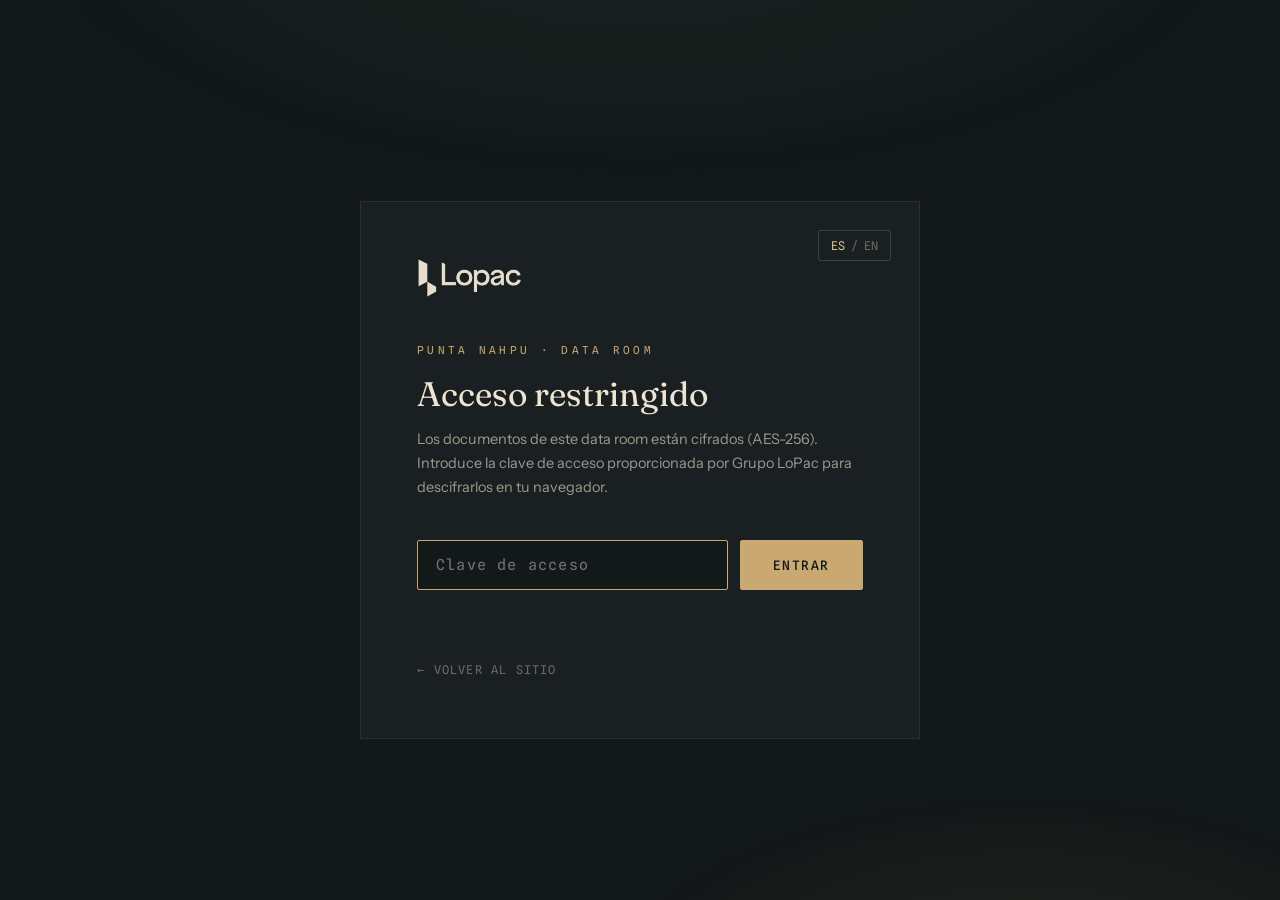
==== commit 7814fafb: "Split data room into sales / internal variants Two password-gated rooms from one source tree, matchi" ====
--- a/dataroom.html
+++ b/dataroom.html
@@ -215,6 +215,8 @@
 
 /* ============ Crypto ============ */
 const PBKDF2_ITERATIONS = 600000;
+const ROOMS = ["dataroom", "dataroom-internal"];   // sales tried first, internal fallback
+let roomBase = "dataroom";
 let cryptoKey = null;
 let manifest = null;
 let unlocked = false;
@@ -246,25 +248,30 @@
   errEl.style.color = "var(--cream-faint)";
   btn.disabled = true;
 
-  try {
-    const [saltBuf, manifestBuf] = await Promise.all([
-      fetch("dataroom/salt.bin").then(r => r.arrayBuffer()),
-      fetch("dataroom/manifest.enc").then(r => r.arrayBuffer())
-    ]);
-    const key = await deriveKey(pw, new Uint8Array(saltBuf));
-    // Decrypting the manifest IS the password check — AES-GCM auth fails on wrong key
-    const manifestData = await decryptBlob(key, manifestBuf);
-    manifest = JSON.parse(new TextDecoder().decode(manifestData));
-    cryptoKey = key;
-    unlocked = true;
-    sessionStorage.setItem("nahpu_dr", pw);  // re-unlock within the session
-    showRoom();
-  } catch (e) {
+  // Try the password against each room (sales first, then internal).
+  // Decrypting a room's manifest IS the password check — AES-GCM auth fails on wrong key.
+  let ok = false;
+  for (const base of ROOMS) {
+    try {
+      const [saltBuf, manifestBuf] = await Promise.all([
+        fetch(base + "/salt.bin").then(r => r.arrayBuffer()),
+        fetch(base + "/manifest.enc").then(r => r.arrayBuffer())
+      ]);
+      const key = await deriveKey(pw, new Uint8Array(saltBuf));
+      const manifestData = await decryptBlob(key, manifestBuf);
+      manifest = JSON.parse(new TextDecoder().decode(manifestData));
+      cryptoKey = key; roomBase = base; unlocked = true;
+      sessionStorage.setItem("nahpu_dr", pw);
+      showRoom();
+      ok = true;
+      break;
+    } catch (e) { /* try next room */ }
+  }
+  if (!ok) {
     errEl.textContent = dt("wrong");
     errEl.style.color = "var(--red-soft)";
-  } finally {
-    btn.disabled = false;
-  }
+  }
+  btn.disabled = false;
 }
 
 function showRoom() {
@@ -301,7 +308,7 @@
   btn.textContent = dt("downloading");
   btn.disabled = true;
   try {
-    const encData = await fetch("dataroom/" + f.blob).then(r => r.arrayBuffer());
+    const encData = await fetch(roomBase + "/" + f.blob).then(r => r.arrayBuffer());
     const plain = await decryptBlob(cryptoKey, encData);
     const blob = new Blob([plain]);
     const url = URL.createObjectURL(blob);
--- a/css/styles.css
+++ b/css/styles.css
@@ -1220,3 +1220,676 @@
   .hero { padding-top: 110px; }
   .scenario-toggle-wrap { flex-direction: column; align-items: flex-start; }
 }
+
+/* ============ HERO PHOTO BACKGROUND ============ */
+.hero-photo {
+  position: absolute; inset: 0;
+  background-size: cover;
+  background-position: center 65%;
+  opacity: 0.35;
+  filter: saturate(0.75) brightness(0.7);
+}
+.hero-gradient {
+  background:
+    radial-gradient(ellipse 90% 60% at 50% -10%, rgba(77, 150, 112, 0.14), transparent 60%),
+    radial-gradient(ellipse 70% 50% at 80% 110%, rgba(201, 168, 114, 0.08), transparent 55%),
+    linear-gradient(180deg, rgba(16, 21, 21, 0.82) 0%, rgba(19, 24, 24, 0.88) 45%, var(--ink) 92%);
+}
+
+/* ============ INTERACTIVE MAP ============ */
+.map-block { margin-bottom: 110px; }
+.map-hint {
+  font-size: 14px;
+  color: var(--cream-faint);
+  margin: 0 0 32px;
+}
+.map-layout {
+  display: grid;
+  grid-template-columns: 340px 1fr;
+  gap: 0;
+  border: 1px solid var(--line);
+}
+.map-sidebar {
+  background: var(--ink-3);
+  border-right: 1px solid var(--line);
+  display: flex;
+  flex-direction: column;
+  max-height: 600px;
+  overflow-y: auto;
+}
+.map-poi-row {
+  display: grid;
+  grid-template-columns: 36px 1fr auto;
+  align-items: center;
+  gap: 12px;
+  padding: 16px 22px;
+  background: none;
+  border: none;
+  border-bottom: 1px solid var(--line);
+  cursor: pointer;
+  text-align: left;
+  transition: background 0.25s;
+  font-family: var(--font-body);
+}
+.map-poi-row:hover { background: rgba(237, 228, 210, 0.04); }
+.map-poi-row.active {
+  background: rgba(201, 168, 114, 0.12);
+  border-left: 2px solid var(--gold);
+}
+.map-poi-row-all {
+  grid-template-columns: 1fr auto;
+  background: rgba(201, 168, 114, 0.06);
+}
+.map-poi-row-all .map-poi-name { color: var(--gold-bright); font-family: var(--font-mono); font-size: 12px; letter-spacing: 0.08em; text-transform: uppercase; }
+.map-poi-icon { font-size: 19px; }
+.map-poi-name { font-size: 14px; color: var(--cream); line-height: 1.35; }
+.map-poi-dist {
+  font-size: 14px;
+  font-weight: 600;
+  color: var(--gold-bright);
+  text-align: right;
+  display: flex;
+  flex-direction: column;
+  line-height: 1.3;
+}
+.map-poi-dist small { font-size: 10.5px; color: var(--cream-faint); font-weight: 400; }
+.map-frame {
+  position: relative;
+  background: var(--ink-3);
+}
+#projectMap {
+  height: 547px;
+  width: 100%;
+  background: #d8e0d8;
+  z-index: 1;
+}
+.map-legend {
+  display: flex;
+  gap: 32px;
+  padding: 18px 28px;
+  border-top: 1px solid var(--line);
+  background: var(--ink-3);
+  flex-wrap: wrap;
+}
+.map-legend-item {
+  display: flex;
+  align-items: center;
+  gap: 10px;
+  font-family: var(--font-mono);
+  font-size: 12px;
+  color: var(--cream-dim);
+}
+.map-dot { width: 10px; height: 10px; border-radius: 50%; display: inline-block; }
+.map-dot-gold { background: var(--gold); box-shadow: 0 0 12px rgba(201, 168, 114, 0.6); }
+.map-dot-cream { background: var(--cream-faint); }
+
+/* Leaflet dark theme overrides */
+.leaflet-container { font-family: var(--font-mono); }
+.leaflet-control-zoom a {
+  background: var(--ink-3) !important;
+  color: var(--cream) !important;
+  border-color: var(--line-strong) !important;
+}
+.leaflet-control-zoom a:hover { background: var(--ink-2) !important; color: var(--gold-bright) !important; }
+.leaflet-control-attribution {
+  background: rgba(19, 24, 24, 0.8) !important;
+  color: var(--cream-faint) !important;
+  font-size: 9px !important;
+}
+.leaflet-control-attribution a { color: var(--cream-dim) !important; }
+.map-popup .leaflet-popup-content-wrapper {
+  background: var(--ink-3);
+  color: var(--cream);
+  border: 1px solid var(--gold-dim);
+  border-radius: 2px;
+  font-family: var(--font-body);
+  font-size: 13px;
+  line-height: 1.5;
+}
+.map-popup .leaflet-popup-content-wrapper strong {
+  color: var(--gold-bright);
+  font-family: var(--font-mono);
+  letter-spacing: 0.06em;
+}
+.map-popup .leaflet-popup-tip { background: var(--ink-3); border: 1px solid var(--gold-dim); }
+.map-popup .leaflet-popup-close-button { color: var(--cream-faint) !important; }
+
+/* Project marker */
+.map-marker-project { position: relative; }
+.map-pin {
+  position: absolute; inset: 4px;
+  background: #a8842e;
+  border-radius: 50%;
+  box-shadow: 0 0 0 2.5px #fff, 0 2px 10px rgba(0, 0, 0, 0.4);
+}
+.map-pulse {
+  position: absolute; inset: -8px;
+  border: 2px solid #a8842e;
+  border-radius: 50%;
+  animation: mapPulse 2.4s ease-out infinite;
+}
+@keyframes mapPulse {
+  0% { transform: scale(0.5); opacity: 0.9; }
+  100% { transform: scale(1.8); opacity: 0; }
+}
+/* POI chips on color map: white circle + emoji */
+.map-poi-chip {
+  width: 30px; height: 30px;
+  background: #fff;
+  border: 1.5px solid rgba(0, 0, 0, 0.15);
+  border-radius: 50%;
+  display: flex;
+  align-items: center;
+  justify-content: center;
+  font-size: 15px;
+  box-shadow: 0 2px 8px rgba(0, 0, 0, 0.25);
+  cursor: pointer;
+  transition: transform 0.2s;
+}
+.map-poi-chip:hover { transform: scale(1.15); }
+/* Distance label on route line */
+.map-dist-label span {
+  display: inline-block;
+  background: #1a2021;
+  color: #ddc193;
+  font-family: var(--font-mono);
+  font-size: 11.5px;
+  font-weight: 600;
+  padding: 5px 12px;
+  border-radius: 2px;
+  white-space: nowrap;
+  box-shadow: 0 2px 10px rgba(0, 0, 0, 0.35);
+}
+
+/* ============ PININFARINA LOGO ============ */
+.pf-logo {
+  height: 64px;
+  width: auto;
+  margin-bottom: 32px;
+  /* SVG is navy — render it cream on the dark background */
+  filter: brightness(0) saturate(100%) invert(92%) sepia(8%) saturate(437%) hue-rotate(347deg) brightness(98%) contrast(91%);
+  opacity: 0.95;
+}
+
+/* ============ RENDERS ============ */
+.renders { margin-bottom: 110px; }
+.renders-note {
+  font-size: 13.5px;
+  color: var(--cream-faint);
+  margin: -16px 0 36px;
+  max-width: 640px;
+}
+.renders-grid {
+  display: grid;
+  grid-template-columns: repeat(3, 1fr);
+  gap: 28px;
+}
+.render-card {
+  margin: 0;
+  border: 1px solid var(--line);
+  background: var(--ink-3);
+  overflow: hidden;
+  transition: border-color 0.3s, transform 0.4s cubic-bezier(0.16, 1, 0.3, 1);
+}
+.render-card:hover { border-color: var(--gold-dim); transform: translateY(-4px); }
+.render-card img {
+  width: 100%;
+  aspect-ratio: 16 / 9;
+  object-fit: cover;
+  display: block;
+  filter: saturate(0.9);
+  transition: filter 0.4s, transform 0.6s cubic-bezier(0.16, 1, 0.3, 1);
+}
+.render-card:hover img { filter: saturate(1.05); transform: scale(1.03); }
+.render-card figcaption {
+  padding: 20px 24px;
+  font-size: 13.5px;
+  line-height: 1.55;
+  color: var(--cream-dim);
+}
+
+/* ============ TEAM ============ */
+.team-grid {
+  display: grid;
+  grid-template-columns: repeat(2, 1fr);
+  gap: 28px;
+  max-width: 920px;
+}
+.team-card {
+  background: var(--ink);
+  border: 1px solid var(--line);
+  padding: 40px 32px;
+  transition: border-color 0.3s;
+}
+.team-card:hover { border-color: var(--line-strong); }
+.team-card-pf { border-top: 2px solid var(--gold); }
+.team-role {
+  display: block;
+  font-size: 11px;
+  letter-spacing: 0.16em;
+  text-transform: uppercase;
+  color: var(--gold);
+  margin-bottom: 20px;
+}
+.team-card h4 {
+  font-family: var(--font-display);
+  font-size: 22px;
+  font-weight: 500;
+  margin-bottom: 16px;
+  letter-spacing: -0.005em;
+}
+.team-card p { font-size: 14px; line-height: 1.65; color: var(--cream-dim); }
+
+/* ============ MOBILE NAV DRAWER ============ */
+.nav-drawer {
+  display: none;
+  flex-direction: column;
+  background: rgba(19, 24, 24, 0.98);
+  backdrop-filter: blur(20px);
+  -webkit-backdrop-filter: blur(20px);
+  border-bottom: 1px solid var(--line);
+  padding: 0 24px;
+  max-height: 0;
+  overflow: hidden;
+  visibility: hidden;
+  transition: max-height 0.45s cubic-bezier(0.16, 1, 0.3, 1), padding 0.45s, visibility 0s 0.45s;
+}
+.nav-drawer.open {
+  max-height: 520px;
+  padding: 12px 24px 28px;
+  visibility: visible;
+  transition: max-height 0.45s cubic-bezier(0.16, 1, 0.3, 1), padding 0.45s, visibility 0s;
+}
+.nav-drawer a {
+  color: var(--cream-dim);
+  text-decoration: none;
+  font-size: 16px;
+  padding: 14px 4px;
+  border-bottom: 1px solid var(--line);
+  transition: color 0.25s;
+}
+.nav-drawer a:hover, .nav-drawer a:active { color: var(--gold-bright); }
+.nav-drawer-actions {
+  display: flex;
+  justify-content: space-between;
+  align-items: center;
+  padding-top: 22px;
+  gap: 16px;
+  flex-wrap: wrap;
+}
+.nav-drawer-actions .btn { flex: 1; text-align: center; min-width: 140px; }
+.nav-burger {
+  background: none;
+  border: none;
+  width: 44px; height: 44px;
+  display: none;
+  flex-direction: column;
+  justify-content: center;
+  align-items: center;
+  gap: 5px;
+  cursor: pointer;
+  padding: 0;
+}
+.nav-burger span {
+  display: block;
+  width: 22px; height: 1.5px;
+  background: var(--cream);
+  transition: transform 0.35s, opacity 0.35s;
+}
+.nav-burger.open span:nth-child(1) { transform: translateY(6.5px) rotate(45deg); }
+.nav-burger.open span:nth-child(2) { opacity: 0; }
+.nav-burger.open span:nth-child(3) { transform: translateY(-6.5px) rotate(-45deg); }
+
+/* ============ MOBILE REFINEMENTS ============ */
+@media (max-width: 1080px) {
+  .renders-grid { grid-template-columns: 1fr; }
+  .map-layout { grid-template-columns: 280px 1fr; }
+  #projectMap { height: 440px; }
+}
+
+@media (max-width: 720px) {
+  /* Mobile drawer takes over */
+  .nav-burger { display: flex; }
+  .nav-drawer { display: flex; }
+  .nav-actions { display: none; }
+
+  /* Hero on mobile */
+  .hero { min-height: auto; padding-top: 120px; padding-bottom: 60px; }
+  .hero-title { font-size: clamp(36px, 10vw, 48px); }
+  .hero-sub { font-size: 15px; }
+  .hero-ctas .btn { width: 100%; text-align: center; }
+  .kpi-strip { margin-top: 56px; }
+  .kpi { padding: 20px 16px 18px; }
+  .kpi-value { font-size: 20px; }
+  .kpi-label { font-size: 11px; }
+  .kpi-disclaimer { font-size: 10px; padding: 0 8px; }
+
+  /* Map on mobile */
+  .map-layout { grid-template-columns: 1fr; }
+  .map-sidebar {
+    max-height: 240px;
+    border-right: none;
+    border-bottom: 1px solid var(--line);
+    order: 2;
+  }
+  .map-frame { order: 1; }
+  #projectMap { height: 360px; }
+  .map-legend { gap: 16px; padding: 14px 18px; }
+  .map-poi-row { padding: 12px 18px; }
+
+  /* Team / sections */
+  .team-grid { grid-template-columns: 1fr; }
+  .section-title { font-size: 30px; }
+  .section-title-xl { font-size: 32px; }
+  .section-lede { font-size: 15.5px; }
+  .block-title { font-size: 22px; }
+
+  /* Pininfarina economics on mobile */
+  .pf-col { padding: 28px 22px; }
+  .pf-logo { height: 48px; }
+  .pf-list li { font-size: 13.5px; }
+  .pf-list li .mono { min-width: 60px; font-size: 14px; }
+  .pf-be-marker span:last-child { font-size: 9px; }
+
+  /* Tables: horizontal scroll hint */
+  .data-table { min-width: 640px; }
+  .table-wrap { -webkit-overflow-scrolling: touch; }
+
+  /* Charts smaller */
+  .chart-wrap { height: 260px; }
+  .chart-wrap.chart-tall { height: 300px; }
+  .chart-card, .momentum-chart, .comps-chart { padding: 22px 18px; }
+
+  /* Calculator on mobile */
+  .calc-controls { padding: 28px 22px; }
+  .calc-output { padding: 20px 18px; }
+  .calc-output-value { font-size: 20px; }
+  .calc-chart { padding: 22px 18px; }
+
+  /* Risk floor */
+  .risk-floor { padding: 36px 24px; }
+  .risk-floor-num { font-size: 64px; }
+
+  /* Ask section */
+  .section-ask { padding: 100px 0; }
+  .ask-ctas .btn { width: 100%; }
+
+  /* Stats */
+  .stat-big { font-size: 34px; min-width: 110px; }
+  .prox-time { font-size: 32px; }
+
+  /* Renders */
+  .render-card figcaption { padding: 16px 18px; font-size: 13px; }
+}
+
+/* Mobile nav brand: prevent wordmark wrap */
+@media (max-width: 720px) {
+  .nav-logo { height: 24px; }
+  .nav-brand { gap: 10px; }
+  .nav-brand-text { padding-left: 10px; }
+  .brand-mark { font-size: 15px; white-space: nowrap; letter-spacing: 0.1em; }
+  .brand-sub { font-size: 8px; }
+  .nav-inner { padding: 0 20px; height: 64px; }
+}
+
+/* ============ PININFARINA MOOD GALLERY ============ */
+.pf-gallery { margin-bottom: 90px; }
+.pf-gallery-grid {
+  display: grid;
+  grid-template-columns: repeat(3, 1fr);
+  grid-template-rows: 280px 280px;
+  gap: 16px;
+}
+.pf-gallery-item {
+  margin: 0;
+  overflow: hidden;
+  border: 1px solid var(--line);
+  position: relative;
+}
+.pf-gallery-item::after {
+  content: "";
+  position: absolute; inset: 0;
+  background: linear-gradient(180deg, transparent 50%, rgba(19, 24, 24, 0.55) 100%);
+  pointer-events: none;
+}
+.pf-gallery-item img {
+  width: 100%; height: 100%;
+  object-fit: cover;
+  display: block;
+  filter: saturate(0.85) brightness(0.92);
+  transition: filter 0.5s, transform 0.8s cubic-bezier(0.16, 1, 0.3, 1);
+}
+.pf-gallery-item:hover img { filter: saturate(1) brightness(1); transform: scale(1.04); }
+.pf-gallery-tall { grid-row: span 2; }
+.pf-gallery-wide { grid-column: span 2; }
+.pf-gallery-caption {
+  margin-top: 18px;
+  font-size: 12.5px;
+  color: var(--cream-faint);
+  max-width: 640px;
+}
+.pf-portfolio {
+  margin-top: 56px;
+  padding-top: 40px;
+  border-top: 1px solid var(--line);
+}
+.pf-portfolio-label {
+  display: block;
+  font-family: var(--font-mono);
+  font-size: 11px;
+  letter-spacing: 0.18em;
+  text-transform: uppercase;
+  color: var(--gold);
+  margin-bottom: 28px;
+}
+.pf-portfolio-list {
+  display: flex;
+  flex-wrap: wrap;
+  gap: 16px 48px;
+}
+.pf-portfolio-list span {
+  font-family: var(--font-display);
+  font-size: 21px;
+  font-weight: 400;
+  color: var(--cream);
+}
+.pf-portfolio-list em {
+  font-style: normal;
+  font-family: var(--font-mono);
+  font-size: 12px;
+  color: var(--cream-faint);
+  margin-left: 8px;
+  letter-spacing: 0.08em;
+  text-transform: uppercase;
+}
+
+@media (max-width: 1080px) {
+  .pf-gallery-grid { grid-template-rows: 220px 220px; }
+}
+@media (max-width: 720px) {
+  .pf-gallery-grid {
+    grid-template-columns: 1fr;
+    grid-template-rows: none;
+    grid-auto-rows: 220px;
+  }
+  .pf-gallery-tall, .pf-gallery-wide { grid-row: auto; grid-column: auto; }
+  .pf-portfolio-list { gap: 14px 28px; }
+  .pf-portfolio-list span { font-size: 18px; }
+}
+
+
+/* ============ MOBILE OVERFLOW FIXES (UX audit) ============ */
+@media (max-width: 720px) {
+  body { overflow-x: hidden; }
+  /* Gate + data room: stack input and button vertically, full-width CTA */
+  .dr-field, .gate-field { flex-direction: column; }
+  .dr-field .btn, .gate-field .btn { width: 100%; }
+  /* Containers never touch the right edge */
+  .calc-output-grid, .kpi-strip, .fin-headline { width: 100%; }
+  .calc-output { min-width: 0; }
+  .kpi { min-width: 0; }
+  /* Reset button: keep on one line */
+  #calcReset { font-size: 11px; padding: 12px 16px; }
+}
+
+
+/* ============ ASK: scarcity + steps (conversion audit) ============ */
+.ask-scarcity {
+  font-family: var(--font-mono);
+  font-size: 13px;
+  letter-spacing: 0.06em;
+  color: var(--gold-bright);
+  margin-bottom: 36px;
+}
+.ask-steps {
+  display: flex;
+  justify-content: center;
+  gap: 36px;
+  margin-bottom: 48px;
+  flex-wrap: wrap;
+}
+.ask-step {
+  display: flex;
+  align-items: center;
+  gap: 12px;
+  font-size: 13.5px;
+  color: var(--cream-dim);
+  max-width: 240px;
+  text-align: left;
+}
+.ask-step .mono {
+  flex-shrink: 0;
+  width: 28px; height: 28px;
+  border: 1px solid var(--gold-dim);
+  border-radius: 50%;
+  display: flex;
+  align-items: center;
+  justify-content: center;
+  color: var(--gold-bright);
+  font-size: 13px;
+}
+@media (max-width: 720px) {
+  .ask-steps { flex-direction: column; align-items: center; gap: 18px; }
+  .ask-step { max-width: 100%; }
+}
+
+
+/* ============ MAP CATEGORY CHIPS ============ */
+.map-categories {
+  display: flex;
+  gap: 10px;
+  flex-wrap: wrap;
+  margin-bottom: 24px;
+}
+.map-cat-chip {
+  display: inline-flex;
+  align-items: center;
+  gap: 8px;
+  padding: 10px 18px;
+  background: var(--ink-3);
+  border: 1px solid var(--line-strong);
+  border-radius: 100px;
+  color: var(--cream-dim);
+  font-family: var(--font-body);
+  font-size: 13px;
+  font-weight: 500;
+  cursor: pointer;
+  transition: all 0.25s;
+  white-space: nowrap;
+}
+.map-cat-chip span { font-size: 14px; }
+.map-cat-chip:hover { border-color: var(--gold); color: var(--cream); }
+.map-cat-chip.active {
+  background: var(--gold);
+  border-color: var(--gold);
+  color: #131818;
+  font-weight: 600;
+}
+@media (max-width: 720px) {
+  .map-categories {
+    flex-wrap: nowrap;
+    overflow-x: auto;
+    -webkit-overflow-scrolling: touch;
+    scrollbar-width: none;
+    margin-left: -22px;
+    margin-right: -22px;
+    padding: 0 22px 8px;
+  }
+  .map-categories::-webkit-scrollbar { display: none; }
+  .map-cat-chip { flex-shrink: 0; padding: 9px 15px; font-size: 12.5px; }
+}
+
+/* Validity / timeline lines */
+.pf-validity {
+  margin-top: 28px;
+  font-size: 11.5px;
+  letter-spacing: 0.04em;
+  color: var(--cream-faint);
+  text-align: center;
+}
+.ask-timeline {
+  font-size: 12px;
+  letter-spacing: 0.06em;
+  color: var(--gold);
+  margin-bottom: 20px;
+}
+
+
+/* ============ MASTER PLAN ============ */
+.masterplan {
+  display: grid;
+  grid-template-columns: 0.85fr 1fr;
+  gap: 56px;
+  align-items: center;
+  margin-bottom: 90px;
+  padding-bottom: 90px;
+  border-bottom: 1px solid var(--line);
+}
+.masterplan-figure {
+  background: #f4f1ea;
+  border: 1px solid var(--line);
+  padding: 20px;
+  max-height: 720px;
+  overflow: hidden;
+  display: flex;
+  justify-content: center;
+}
+.masterplan-figure img {
+  max-width: 100%;
+  height: auto;
+  object-fit: contain;
+}
+.masterplan-label {
+  display: block;
+  font-size: 11px;
+  letter-spacing: 0.18em;
+  text-transform: uppercase;
+  color: var(--gold);
+  margin-bottom: 16px;
+}
+.masterplan-info p { font-size: 15.5px; line-height: 1.7; color: var(--cream-dim); margin-bottom: 28px; }
+.masterplan-legend { list-style: none; margin-bottom: 28px; }
+.masterplan-legend li {
+  display: flex;
+  align-items: center;
+  gap: 12px;
+  padding: 9px 0;
+  font-size: 13.5px;
+  color: var(--cream-dim);
+  border-bottom: 1px solid var(--line);
+}
+.mp-swatch { width: 16px; height: 16px; flex-shrink: 0; border-radius: 2px; }
+.masterplan-note {
+  font-size: 12.5px !important;
+  line-height: 1.6 !important;
+  color: var(--cream-faint) !important;
+  padding: 18px 22px;
+  background: var(--ink-3);
+  border-left: 2px solid var(--gold-dim);
+  margin-bottom: 0 !important;
+}
+@media (max-width: 900px) {
+  .masterplan { grid-template-columns: 1fr; gap: 36px; }
+  .masterplan-figure { max-height: 560px; order: 1; }
+  .masterplan-info { order: 2; }
+}
